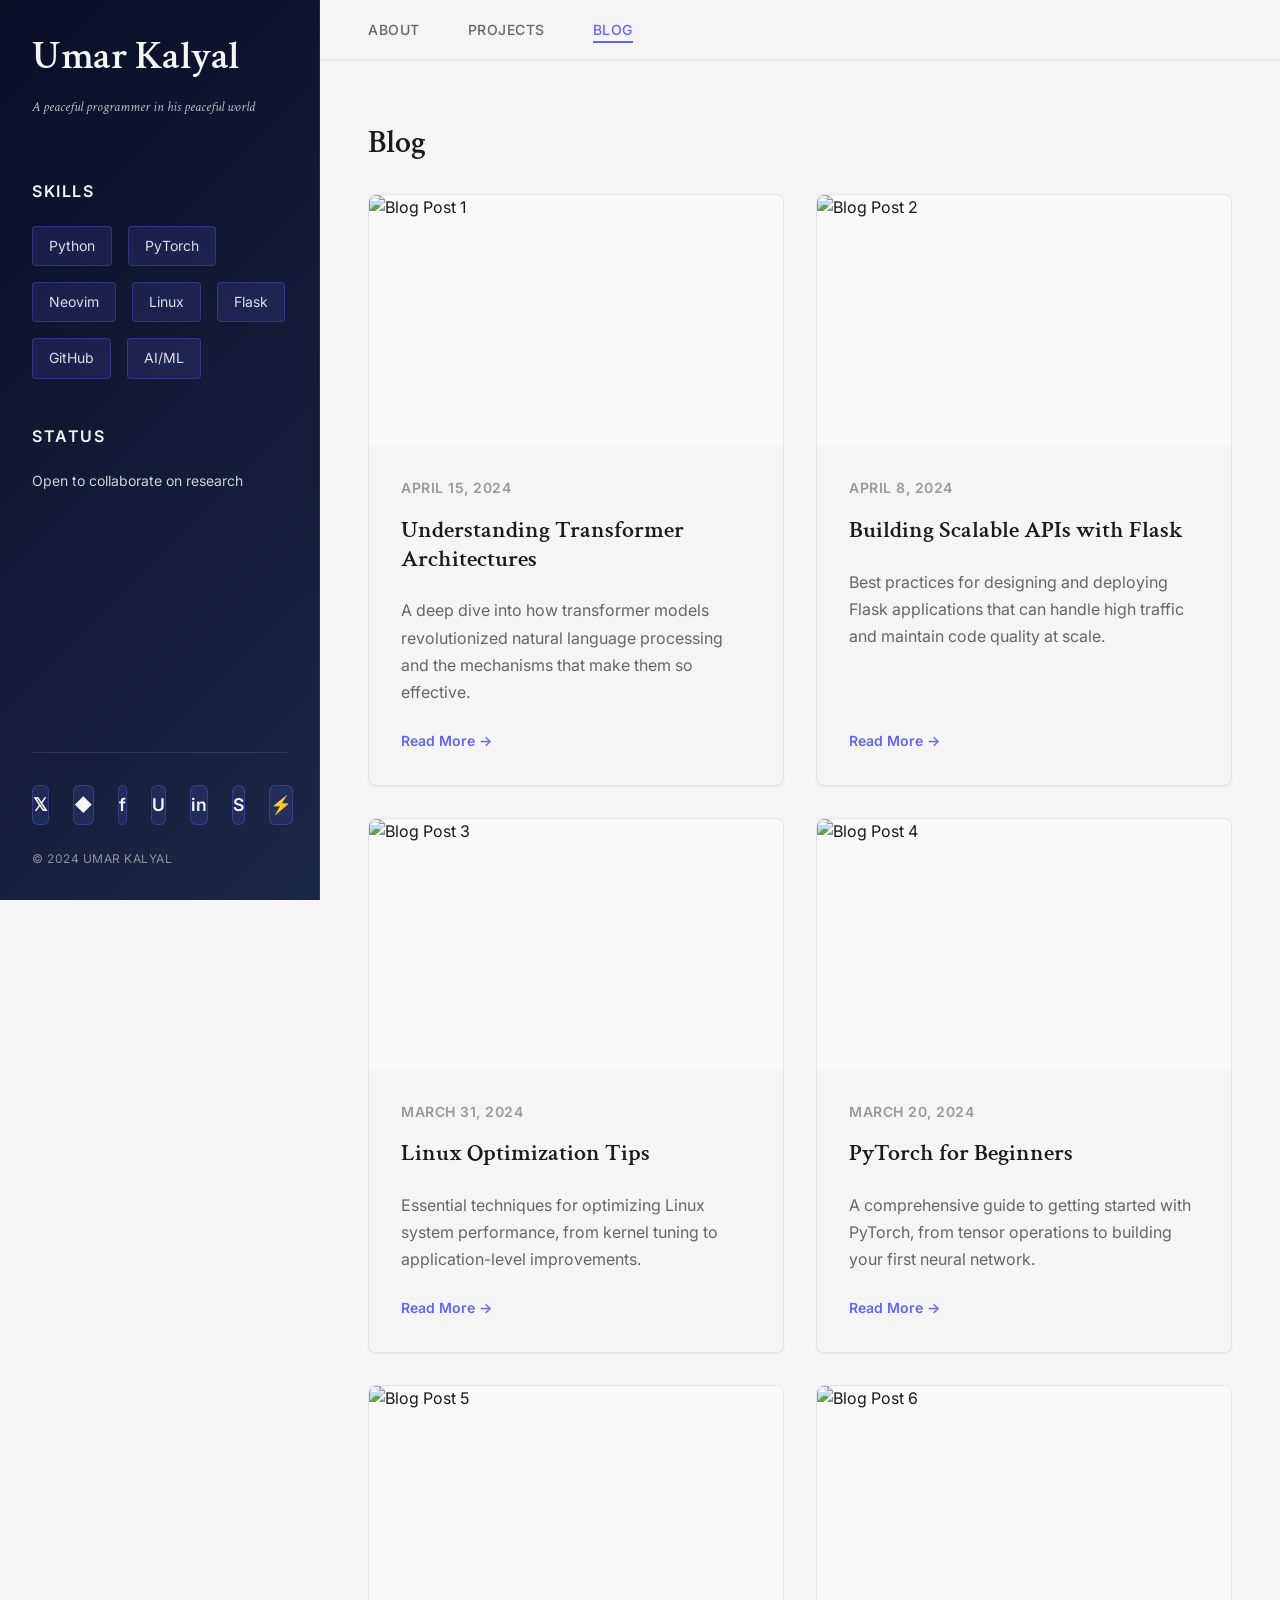
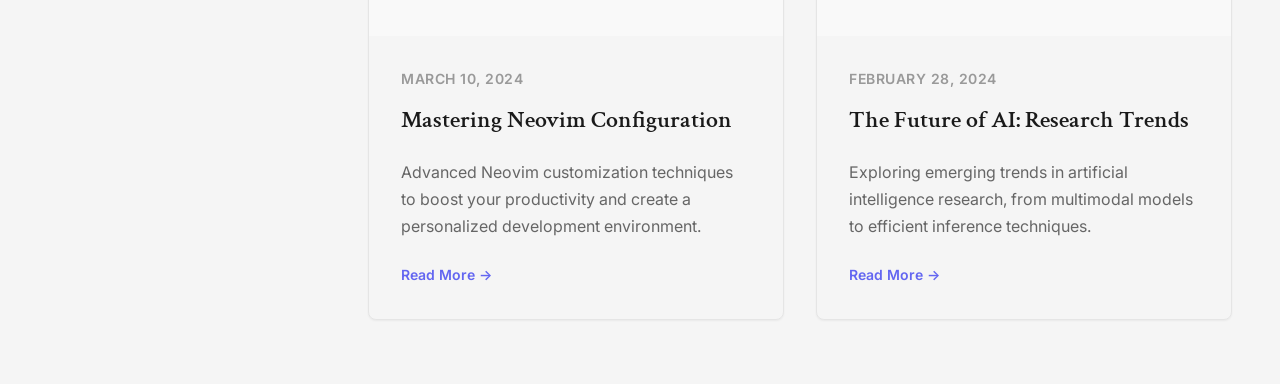
==== blog.html @ 19b52e92 "initial commit after making" ====
<!DOCTYPE html>
<html lang="en">
<head>
    <meta charset="UTF-8">
    <meta name="viewport" content="width=device-width, initial-scale=1.0">
    <meta name="description" content="Umar Kalyal - Blog">
    <title>Blog | Umar Kalyal</title>
    <link rel="stylesheet" href="style.css">
    <link href="https://fonts.googleapis.com/css2?family=Crimson+Text:ital@0;1&family=Inter:wght@300;400;500;600&display=swap" rel="stylesheet">
</head>
<body>
    <div class="container">
        <!-- ===== LEFT SIDEBAR ===== -->
        <aside class="sidebar">
            <div class="sidebar-content">
                <!-- Profile Section -->
                <header class="profile">
                    <h1 class="name">Umar Kalyal</h1>
                    <p class="tagline">A peaceful programmer in his peaceful world</p>
                </header>

                <!-- Skills Section -->
                <section class="sidebar-section skills-section">
                    <h2 class="section-title">Skills</h2>
                    <ul class="skills-list">
                        <li>Python</li>
                        <li>PyTorch</li>
                        <li>Neovim</li>
                        <li>Linux</li>
                        <li>Flask</li>
                        <li>GitHub</li>
                        <li>AI/ML</li>
                    </ul>
                </section>

                <!-- Status Section -->
                <section class="sidebar-section status-section">
                    <h2 class="section-title">Status</h2>
                    <p class="status-text">Open to collaborate on research</p>
                </section>
            </div>

            <!-- Social Footer -->
            <footer class="sidebar-footer">
                <nav class="social-links">
                    <a href="#" class="social-icon" title="X (Twitter)" aria-label="X">𝕏</a>
                    <a href="#" class="social-icon" title="Instagram" aria-label="Instagram">◆</a>
                    <a href="#" class="social-icon" title="Facebook" aria-label="Facebook">f</a>
                    <a href="#" class="social-icon" title="Upwork" aria-label="Upwork">U</a>
                    <a href="#" class="social-icon" title="LinkedIn" aria-label="LinkedIn">in</a>
                    <a href="#" class="social-icon" title="Skool" aria-label="Skool">S</a>
                    <a href="#" class="social-icon" title="Substack" aria-label="Substack">⚡</a>
                </nav>
                <p class="footer-text">&copy; 2024 Umar Kalyal</p>
            </footer>
        </aside>

        <!-- ===== MAIN CONTENT AREA ===== -->
        <main class="main-content">
            <!-- Navigation Bar -->
            <nav class="navbar">
                <ul class="nav-links">
                    <li><a href="index.html" class="nav-link">About</a></li>
                    <li><a href="projects.html" class="nav-link">Projects</a></li>
                    <li><a href="blog.html" class="nav-link active">Blog</a></li>
                </ul>
            </nav>

            <!-- Content Area -->
            <section class="content">
                <h2>Blog</h2>
                <div class="card-grid">
                    <!-- Blog Post 1 -->
                    <article class="card blog-card">
                        <div class="card-image">
                            <img src="https://via.placeholder.com/400x250?text=Blog+Post+1" alt="Blog Post 1">
                        </div>
                        <div class="card-body">
                            <p class="blog-date">April 15, 2024</p>
                            <h3 class="card-title">Understanding Transformer Architectures</h3>
                            <p class="card-description">A deep dive into how transformer models revolutionized natural language processing and the mechanisms that make them so effective.</p>
                            <a href="#" class="card-link">Read More →</a>
                        </div>
                    </article>

                    <!-- Blog Post 2 -->
                    <article class="card blog-card">
                        <div class="card-image">
                            <img src="https://via.placeholder.com/400x250?text=Blog+Post+2" alt="Blog Post 2">
                        </div>
                        <div class="card-body">
                            <p class="blog-date">April 8, 2024</p>
                            <h3 class="card-title">Building Scalable APIs with Flask</h3>
                            <p class="card-description">Best practices for designing and deploying Flask applications that can handle high traffic and maintain code quality at scale.</p>
                            <a href="#" class="card-link">Read More →</a>
                        </div>
                    </article>

                    <!-- Blog Post 3 -->
                    <article class="card blog-card">
                        <div class="card-image">
                            <img src="https://via.placeholder.com/400x250?text=Blog+Post+3" alt="Blog Post 3">
                        </div>
                        <div class="card-body">
                            <p class="blog-date">March 31, 2024</p>
                            <h3 class="card-title">Linux Optimization Tips</h3>
                            <p class="card-description">Essential techniques for optimizing Linux system performance, from kernel tuning to application-level improvements.</p>
                            <a href="#" class="card-link">Read More →</a>
                        </div>
                    </article>

                    <!-- Blog Post 4 -->
                    <article class="card blog-card">
                        <div class="card-image">
                            <img src="https://via.placeholder.com/400x250?text=Blog+Post+4" alt="Blog Post 4">
                        </div>
                        <div class="card-body">
                            <p class="blog-date">March 20, 2024</p>
                            <h3 class="card-title">PyTorch for Beginners</h3>
                            <p class="card-description">A comprehensive guide to getting started with PyTorch, from tensor operations to building your first neural network.</p>
                            <a href="#" class="card-link">Read More →</a>
                        </div>
                    </article>

                    <!-- Blog Post 5 -->
                    <article class="card blog-card">
                        <div class="card-image">
                            <img src="https://via.placeholder.com/400x250?text=Blog+Post+5" alt="Blog Post 5">
                        </div>
                        <div class="card-body">
                            <p class="blog-date">March 10, 2024</p>
                            <h3 class="card-title">Mastering Neovim Configuration</h3>
                            <p class="card-description">Advanced Neovim customization techniques to boost your productivity and create a personalized development environment.</p>
                            <a href="#" class="card-link">Read More →</a>
                        </div>
                    </article>

                    <!-- Blog Post 6 -->
                    <article class="card blog-card">
                        <div class="card-image">
                            <img src="https://via.placeholder.com/400x250?text=Blog+Post+6" alt="Blog Post 6">
                        </div>
                        <div class="card-body">
                            <p class="blog-date">February 28, 2024</p>
                            <h3 class="card-title">The Future of AI: Research Trends</h3>
                            <p class="card-description">Exploring emerging trends in artificial intelligence research, from multimodal models to efficient inference techniques.</p>
                            <a href="#" class="card-link">Read More →</a>
                        </div>
                    </article>
                </div>
            </section>
        </main>
    </div>
</body>
</html>
---- style.css ----
/* ============================================
   list-style.CSS - Umar Kalyal Portfolio
   Modern, Minimalist Design with Refined Aesthetics
   ============================================ */

/* ===== CSS VARIABLES & THEME ===== */
:root {
    /* Color Palette */
    --primary-dark: #0a0e27;
    --primary-light: #f5f5f5;
    --accent-primary: #6366f1;
    --accent-secondary: #ec4899;
    --text-primary: #1a1a1a;
    --text-secondary: #666666;
    --text-light: #999999;
    --border-color: #e5e5e5;
    --background-hover: #f9f9f9;
    
    /* Typography Scale */
    --font-family-display: 'Crimson Text', serif;
    --font-family-body: 'Inter', -apple-system, BlinkMacSystemFont, 'Segoe UI', sans-serif;
    --font-size-h1: 2.5rem;
    --font-size-h2: 2rem;
    --font-size-h3: 1.5rem;
    --font-size-body: 1rem;
    --font-size-small: 0.875rem;
    
    /* Spacing System */
    --spacing-xs: 0.5rem;
    --spacing-sm: 1rem;
    --spacing-md: 1.5rem;
    --spacing-lg: 2rem;
    --spacing-xl: 3rem;
    --spacing-2xl: 4rem;
    
    /* Layout */
    --sidebar-width: 320px;
    --navbar-height: 60px;
    --border-radius: 8px;
    
    /* Shadows & Effects */
    --shadow-sm: 0 1px 2px rgba(0, 0, 0, 0.05);
    --shadow-md: 0 4px 6px rgba(0, 0, 0, 0.1);
    --shadow-lg: 0 10px 15px rgba(0, 0, 0, 0.1);
    
    /* Transitions */
    --transition-fast: 0.15s ease;
    --transition-smooth: 0.3s ease;
}

/* Dark Mode Support */
@media (prefers-color-scheme: dark) {
    :root {
        --primary-dark: #1a1f3a;
        --primary-light: #0f1117;
        --text-primary: #f0f0f0;
        --text-secondary: #b0b0b0;
        --text-light: #808080;
        --border-color: #2d333b;
        --background-hover: #161b22;
    }
}

/* ===== RESET & BASE STYLES ===== */
* {
    margin: 0;
    padding: 0;
    box-sizing: border-box;
}

html {
    scroll-behavior: smooth;
}

body {
    font-family: var(--font-family-body);
    color: var(--text-primary);
    background-color: var(--primary-light);
    line-height: 1.6;
    font-size: var(--font-size-body);
}

/* ===== TYPOGRAPHY ===== */
h1, h2, h3, h4, h5, h6 {
    font-family: var(--font-family-display);
    font-weight: 600;
    line-height: 1.2;
    margin-bottom: var(--spacing-md);
}

h2 {
    font-size: var(--font-size-h2);
    margin-bottom: var(--spacing-lg);
}

h3 {
    font-size: var(--font-size-h3);
}

p {
    margin-bottom: var(--spacing-md);
    color: var(--text-secondary);
}

a {
    color: var(--accent-primary);
    text-decoration: none;
    transition: color var(--transition-fast);
}

a:hover {
    color: var(--accent-secondary);
}

/* ===== LAYOUT: MAIN CONTAINER ===== */
.container {
    display: flex;
    min-height: 100vh;
    background-color: var(--primary-light);
}

/* ===== SIDEBAR ===== */
.sidebar {
    position: fixed;
    left: 0;
    top: 0;
    width: var(--sidebar-width);
    height: 100vh;
    background: linear-gradient(135deg, var(--primary-dark) 0%, #1a2847 100%);
    color: var(--primary-light);
    padding: var(--spacing-lg);
    display: flex;
    flex-direction: column;
    justify-content: space-between;
    border-right: 1px solid rgba(255, 255, 255, 0.1);
    z-index: 1000;
}

.sidebar-content {
    flex: 1;
}

/* Profile Section */
.profile {
    margin-bottom: var(--spacing-2xl);
    animation: fadeInDown 0.6s ease forwards;
}

.profile .name {
    font-size: var(--font-size-h1);
    color: var(--primary-light);
    margin-bottom: var(--spacing-sm);
    letter-spacing: -0.5px;
}

.profile .tagline {
    font-size: var(--font-size-small);
    color: rgba(255, 255, 255, 0.7);
    font-style: italic;
    font-family: var(--font-family-display);
    font-weight: 400;
    margin: 0;
}

/* Sidebar Sections */
.sidebar-section {
    margin-bottom: var(--spacing-xl);
    animation: fadeInUp 0.6s ease forwards;
    animation-delay: 0.1s;
}

.sidebar-section:nth-of-type(3) {
    animation-delay: 0.2s;
}

.section-title {
    font-size: var(--font-size-body);
    color: var(--primary-light);
    text-transform: uppercase;
    letter-spacing: 1.5px;
    margin-bottom: var(--spacing-md);
    font-weight: 600;
    font-family: var(--font-family-body);
}

.skills-list {
    list-style: none;
    display: flex;
    flex-wrap: wrap;
    gap: var(--spacing-sm);
}

.skills-list li {
    background: rgba(99, 102, 241, 0.15);
    color: rgba(255, 255, 255, 0.85);
    padding: var(--spacing-xs) var(--spacing-sm);
    border-radius: 4px;
    font-size: var(--font-size-small);
    border: 1px solid rgba(99, 102, 241, 0.3);
    transition: all var(--transition-fast);
}

.skills-list li:hover {
    background: rgba(99, 102, 241, 0.25);
    border-color: rgba(99, 102, 241, 0.5);
    transform: translateY(-2px);
}

.status-text {
    color: rgba(255, 255, 255, 0.8);
    margin: 0;
    font-size: var(--font-size-small);
    line-height: 1.5;
}

/* Sidebar Footer - Social Links */
.sidebar-footer {
    border-top: 1px solid rgba(255, 255, 255, 0.1);
    padding-top: var(--spacing-lg);
    animation: fadeInUp 0.6s ease forwards;
    animation-delay: 0.3s;
}

.social-links {
    display: flex;
    gap: var(--spacing-md);
    margin-bottom: var(--spacing-md);
    justify-content: flex-start;
}

.social-icon {
    display: inline-flex;
    align-items: center;
    justify-content: center;
    width: 40px;
    height: 40px;
    background: rgba(99, 102, 241, 0.15);
    border: 1px solid rgba(99, 102, 241, 0.3);
    border-radius: 6px;
    color: var(--primary-light);
    font-weight: 600;
    transition: all var(--transition-smooth);
    font-size: 1.1rem;
}

.social-icon:hover {
    background: var(--accent-primary);
    border-color: var(--accent-primary);
    transform: translateY(-3px);
    box-shadow: 0 8px 12px rgba(99, 102, 241, 0.3);
}

.footer-text {
    color: rgba(255, 255, 255, 0.5);
    font-size: 0.75rem;
    margin: 0;
    text-transform: uppercase;
    letter-spacing: 0.5px;
}

/* ===== MAIN CONTENT AREA ===== */
.main-content {
    margin-left: var(--sidebar-width);
    flex: 1;
    display: flex;
    flex-direction: column;
}

/* Navigation Bar */
.navbar {
    position: sticky;
    top: 0;
    background: var(--primary-light);
    border-bottom: 1px solid var(--border-color);
    padding: 0 var(--spacing-xl);
    height: var(--navbar-height);
    display: flex;
    align-items: center;
    z-index: 500;
    box-shadow: var(--shadow-sm);
}

.nav-links {
    list-style: none;
    display: flex;
    gap: var(--spacing-xl);
}

.nav-link {
    position: relative;
    font-weight: 500;
    color: var(--text-secondary);
    font-size: var(--font-size-small);
    text-transform: uppercase;
    letter-spacing: 0.5px;
    transition: color var(--transition-fast);
}

.nav-link::after {
    content: '';
    position: absolute;
    bottom: -5px;
    left: 0;
    width: 0;
    height: 2px;
    background: var(--accent-primary);
    transition: width var(--transition-smooth);
}

.nav-link:hover {
    color: var(--accent-primary);
}

.nav-link:hover::after,
.nav-link.active::after {
    width: 100%;
}

.nav-link.active {
    color: var(--accent-primary);
}

/* Content Area */
.content {
    flex: 1;
    padding: var(--spacing-2xl) var(--spacing-xl);
    max-width: 1200px;
    width: 100%;
}

.content h2 {
    color: var(--text-primary);
}

/* About Section */
.about-section {
    animation: fadeIn 0.6s ease forwards;
}

.about-section p {
    font-size: 1.1rem;
    line-height: 1.8;
    margin-bottom: var(--spacing-lg);
    color: var(--text-secondary);
}

.about-section p:first-letter {
    font-weight: 600;
}

/* ===== CARD GRID ===== */
.card-grid {
    display: grid;
    grid-template-columns: repeat(auto-fill, minmax(350px, 1fr));
    gap: var(--spacing-lg);
    margin-top: var(--spacing-lg);
    animation: fadeIn 0.6s ease forwards;
    animation-delay: 0.2s;
}

.card {
    background: var(--primary-light);
    border: 1px solid var(--border-color);
    border-radius: var(--border-radius);
    overflow: hidden;
    transition: all var(--transition-smooth);
    display: flex;
    flex-direction: column;
    height: 100%;
    box-shadow: var(--shadow-sm);
}

.card:hover {
    border-color: var(--accent-primary);
    box-shadow: var(--shadow-lg);
    transform: translateY(-4px);
}

.card-image {
    width: 100%;
    height: 250px;
    overflow: hidden;
    background: var(--background-hover);
}

.card-image img {
    width: 100%;
    height: 100%;
    object-fit: cover;
    transition: transform var(--transition-smooth);
}

.card:hover .card-image img {
    transform: scale(1.05);
}

.card-body {
    padding: var(--spacing-lg);
    display: flex;
    flex-direction: column;
    flex: 1;
}

.card-title {
    font-size: var(--font-size-h3);
    color: var(--text-primary);
    margin-bottom: var(--spacing-md);
}

.card-description {
    color: var(--text-secondary);
    margin-bottom: var(--spacing-md);
    flex: 1;
    line-height: 1.7;
}

.card-link {
    color: var(--accent-primary);
    font-weight: 600;
    font-size: var(--font-size-small);
    display: inline-flex;
    align-items: center;
    gap: var(--spacing-xs);
    transition: all var(--transition-fast);
}

.card-link:hover {
    gap: var(--spacing-sm);
    color: var(--accent-secondary);
}

/* Blog-specific Styling */
.blog-date {
    color: var(--text-light);
    font-size: var(--font-size-small);
    text-transform: uppercase;
    letter-spacing: 0.5px;
    margin-bottom: var(--spacing-sm);
    font-weight: 600;
}

/* ===== ANIMATIONS ===== */
@keyframes fadeIn {
    from {
        opacity: 0;
    }
    to {
        opacity: 1;
    }
}

@keyframes fadeInDown {
    from {
        opacity: 0;
        transform: translateY(-10px);
    }
    to {
        opacity: 1;
        transform: translateY(0);
    }
}

@keyframes fadeInUp {
    from {
        opacity: 0;
        transform: translateY(10px);
    }
    to {
        opacity: 1;
        transform: translateY(0);
    }
}

/* ===== RESPONSIVE DESIGN ===== */

/* Tablet Screens (768px - 1024px) */
@media (max-width: 1024px) {
    .card-grid {
        grid-template-columns: repeat(auto-fill, minmax(300px, 1fr));
        gap: var(--spacing-md);
    }
    
    .content {
        padding: var(--spacing-xl) var(--spacing-lg);
    }
}

/* Mobile Screens (< 768px) */
@media (max-width: 768px) {
    :root {
        --sidebar-width: 100%;
        --font-size-h1: 1.8rem;
        --font-size-h2: 1.5rem;
        --font-size-h3: 1.2rem;
    }
    
    .container {
        flex-direction: column;
    }
    
    .sidebar {
        position: static;
        width: 100%;
        height: auto;
        padding: var(--spacing-lg);
        flex-direction: row;
        justify-content: space-between;
        align-items: flex-start;
    }
    
    .sidebar-content {
        flex: 1;
    }
    
    .profile {
        margin-bottom: var(--spacing-lg);
    }
    
    .profile .name {
        font-size: 1.5rem;
    }
    
    .sidebar-section {
        display: none;
    }
    
    .sidebar-section.status-section {
        display: block;
        margin-bottom: 0;
    }
    
    .sidebar-footer {
        border-top: none;
        border-left: 1px solid rgba(255, 255, 255, 0.1);
        padding-left: var(--spacing-lg);
        padding-top: 0;
    }
    
    .main-content {
        margin-left: 0;
    }
    
    .navbar {
        padding: 0 var(--spacing-lg);
        height: auto;
        flex-wrap: wrap;
    }
    
    .nav-links {
        width: 100%;
        justify-content: flex-start;
        gap: var(--spacing-lg);
        padding: var(--spacing-md) 0;
    }
    
    .content {
        padding: var(--spacing-lg);
    }
    
    .content h2 {
        font-size: var(--font-size-h2);
    }
    
    .card-grid {
        grid-template-columns: 1fr;
        gap: var(--spacing-md);
    }
    
    .skills-list {
        flex-direction: column;
    }
    
    .skills-list li {
        width: 100%;
    }
}

/* Small Mobile Screens (< 480px) */
@media (max-width: 480px) {
    :root {
        --spacing-lg: 1.5rem;
        --spacing-xl: 2rem;
        --spacing-2xl: 2.5rem;
    }
    
    .sidebar {
        flex-direction: column;
        align-items: flex-start;
    }
    
    .sidebar-footer {
        border-left: none;
        border-top: 1px solid rgba(255, 255, 255, 0.1);
        padding-left: 0;
        padding-top: var(--spacing-lg);
        width: 100%;
        margin-top: var(--spacing-lg);
    }
    
    .social-links {
        gap: var(--spacing-sm);
    }
    
    .nav-links {
        gap: var(--spacing-md);
    }
    
    .card-image {
        height: 200px;
    }
    
    .profile .name {
        font-size: 1.3rem;
    }
    
    .profile .tagline {
        font-size: 0.8rem;
    }
}

/* ===== ACCESSIBILITY & PRINT ===== */
@media (prefers-reduced-motion: reduce) {
    * {
        animation-duration: 0.01ms !important;
        animation-iteration-count: 1 !important;
        transition-duration: 0.01ms !important;
    }
}

@media print {
    .sidebar,
    .navbar {
        display: none;
    }
    
    .main-content {
        margin-left: 0;
    }
    
    .card:hover {
        box-shadow: none;
        transform: none;
    }
    
    a {
        text-decoration: underline;
    }
}

/* ===== SCROLLBAR STYLING (WebKit) ===== */
::-webkit-scrollbar {
    width: 10px;
}

::-webkit-scrollbar-track {
    background: var(--primary-light);
}

::-webkit-scrollbar-thumb {
    background: var(--accent-primary);
    border-radius: 5px;
}

::-webkit-scrollbar-thumb:hover {
    background: var(--accent-secondary);
}
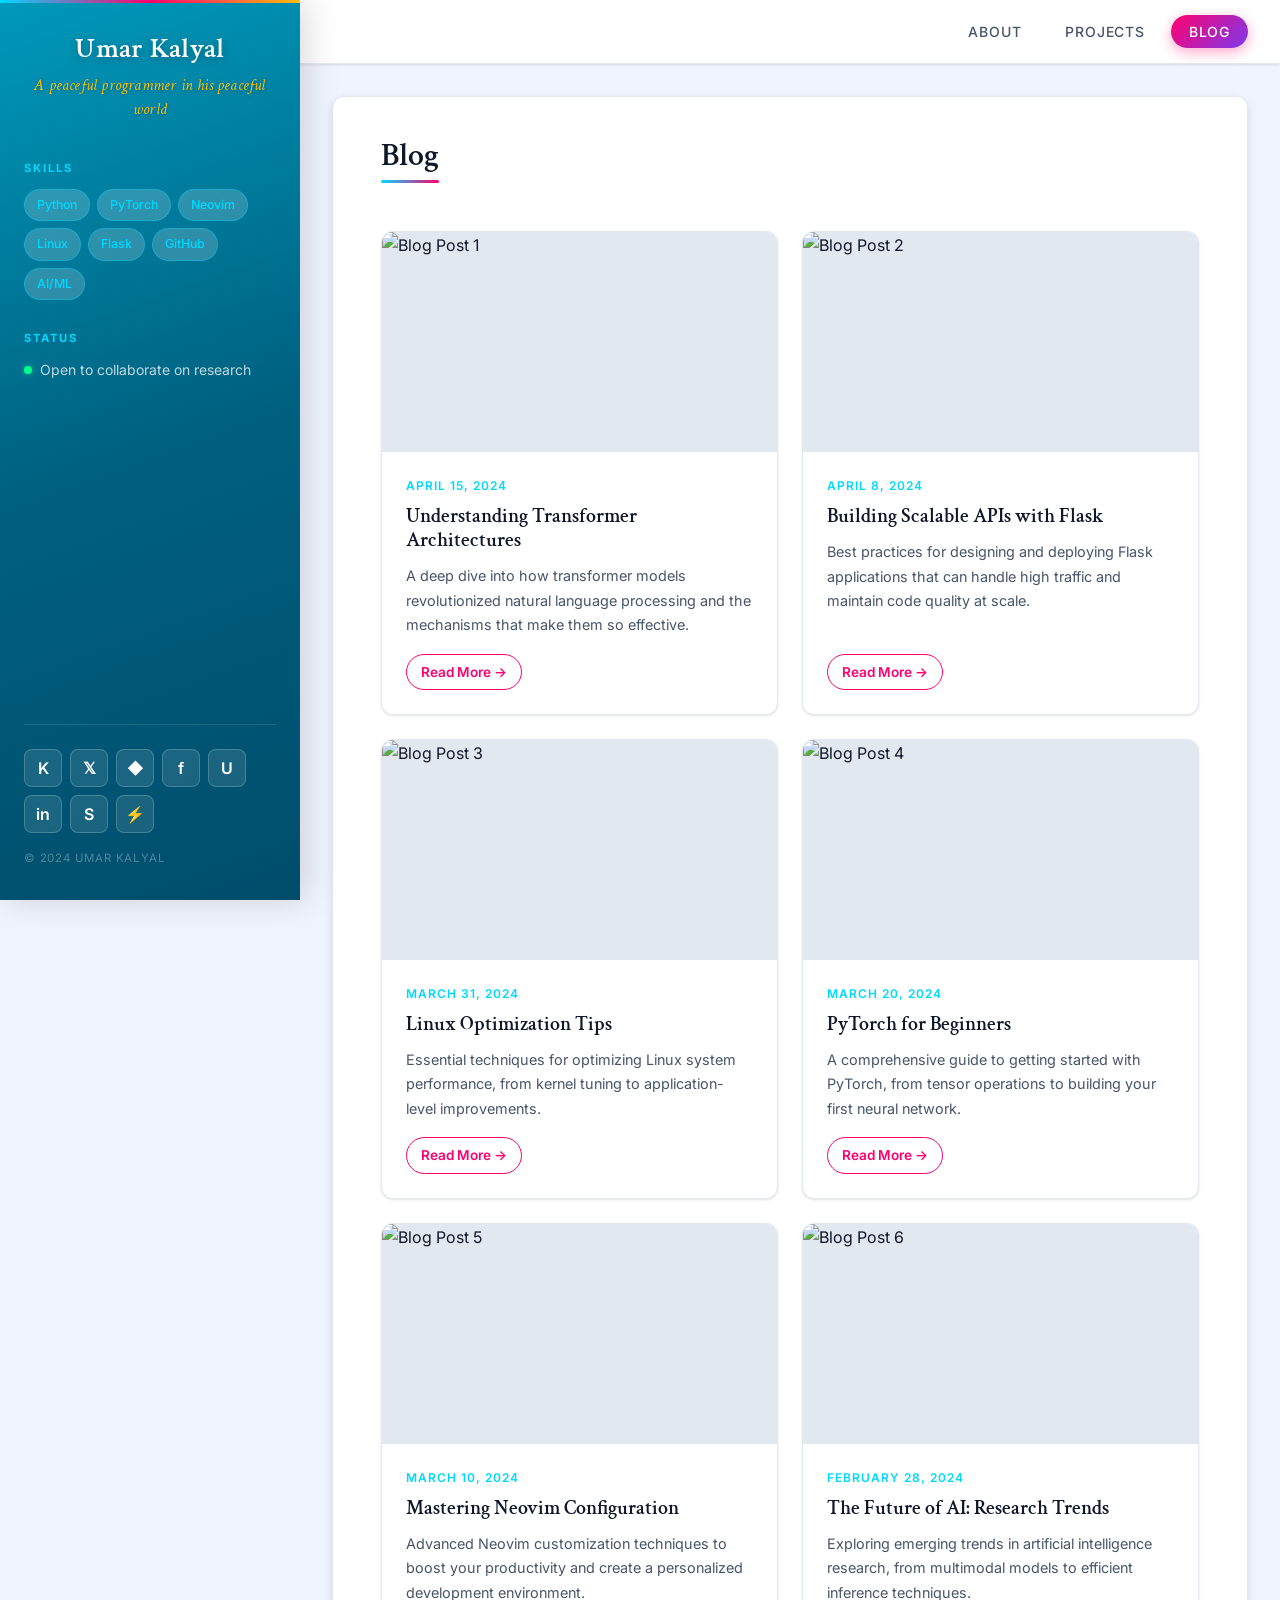
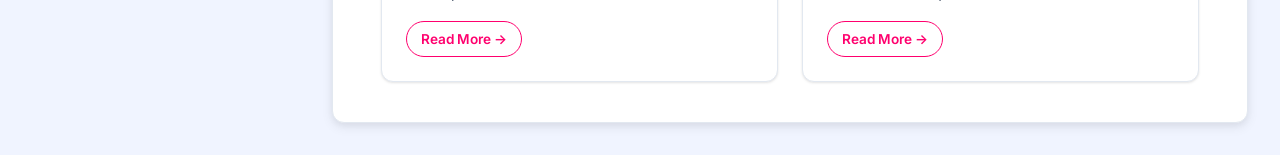
==== commit 6b23d7f2: "linksUpdated" ====
--- a/blog.html
+++ b/blog.html
@@ -3,8 +3,8 @@
 <head>
     <meta charset="UTF-8">
     <meta name="viewport" content="width=device-width, initial-scale=1.0">
-    <meta name="description" content="Umar Kalyal - Blog">
-    <title>Blog | Umar Kalyal</title>
+    <meta name="description" content="Blog">
+    <title>Blog</title>
     <link rel="stylesheet" href="style.css">
     <link href="https://fonts.googleapis.com/css2?family=Crimson+Text:ital@0;1&family=Inter:wght@300;400;500;600&display=swap" rel="stylesheet">
 </head>
@@ -43,13 +43,14 @@
             <!-- Social Footer -->
             <footer class="sidebar-footer">
                 <nav class="social-links">
-                    <a href="#" class="social-icon" title="X (Twitter)" aria-label="X">𝕏</a>
-                    <a href="#" class="social-icon" title="Instagram" aria-label="Instagram">◆</a>
-                    <a href="#" class="social-icon" title="Facebook" aria-label="Facebook">f</a>
-                    <a href="#" class="social-icon" title="Upwork" aria-label="Upwork">U</a>
-                    <a href="#" class="social-icon" title="LinkedIn" aria-label="LinkedIn">in</a>
-                    <a href="#" class="social-icon" title="Skool" aria-label="Skool">S</a>
-                    <a href="#" class="social-icon" title="Substack" aria-label="Substack">⚡</a>
+                    <a href="https://www.kaggle.com/programmerx3d" class="social-icon" title="Kaggle" aria-label="Kaggle">K</a>
+                    <a href="https://x.com/umarkalyal1" class="social-icon" title="X">𝕏</a>
+                    <a href="https://www.instagram.com/umarkalyal1/" class="social-icon" title="Instagram">◆</a>
+                    <a href="https://www.facebook.com/profile.php?id=61555589257742" class="social-icon" title="Facebook">f</a>
+                    <a href="#" class="social-icon" title="Upwork">U</a>
+                    <a href="https://www.linkedin.com/in/umarkalyal/" class="social-icon" title="LinkedIn">in</a>
+                    <a href="#" class="social-icon" title="Skool">S</a>
+                    <a href="https://substack.com/@umarkalyal" class="social-icon" title="Substack">⚡</a>
                 </nav>
                 <p class="footer-text">&copy; 2024 Umar Kalyal</p>
             </footer>
--- a/style.css
+++ b/style.css
@@ -1,666 +1,598 @@
 /* ============================================
-   list-style.CSS - Umar Kalyal Portfolio
-   Modern, Minimalist Design with Refined Aesthetics
+   STYLE.CSS - Umar Kalyal Portfolio
+   Vibrant, Modern Design with Dark/Light Mode
    ============================================ */
 
-/* ===== CSS VARIABLES & THEME ===== */
+/* ===== GOOGLE FONTS ===== */
+@import url('https://fonts.googleapis.com/css2?family=Crimson+Text:ital,wght@0,400;0,600;1,400&family=Inter:wght@300;400;500;600;700&display=swap');
+
+/* ===== CSS VARIABLES - LIGHT MODE ===== */
 :root {
-    /* Color Palette */
-    --primary-dark: #0a0e27;
-    --primary-light: #f5f5f5;
-    --accent-primary: #6366f1;
-    --accent-secondary: #ec4899;
-    --text-primary: #1a1a1a;
-    --text-secondary: #666666;
-    --text-light: #999999;
-    --border-color: #e5e5e5;
-    --background-hover: #f9f9f9;
-    
-    /* Typography Scale */
-    --font-family-display: 'Crimson Text', serif;
-    --font-family-body: 'Inter', -apple-system, BlinkMacSystemFont, 'Segoe UI', sans-serif;
-    --font-size-h1: 2.5rem;
-    --font-size-h2: 2rem;
-    --font-size-h3: 1.5rem;
-    --font-size-body: 1rem;
-    --font-size-small: 0.875rem;
-    
-    /* Spacing System */
-    --spacing-xs: 0.5rem;
-    --spacing-sm: 1rem;
-    --spacing-md: 1.5rem;
-    --spacing-lg: 2rem;
-    --spacing-xl: 3rem;
-    --spacing-2xl: 4rem;
-    
+    /* Brand Colors */
+    --cyan: #00d9ff;
+    --cyan-dark: #00a8c8;
+    --pink: #ff006e;
+    --pink-dark: #cc0058;
+    --gold: #ffbe0b;
+    --gold-dark: #e0a500;
+    --purple: #7c3aed;
+
+    /* Light Mode Surfaces */
+    --bg-page: #f0f4ff;
+    --bg-sidebar: linear-gradient(160deg, #0099bb 0%, #006080 50%, #004d6b 100%);
+    --bg-main: #ffffff;
+    --bg-card: #ffffff;
+    --bg-navbar: #ffffff;
+    --bg-skill: rgba(255,255,255,0.18);
+
+    /* Light Mode Text */
+    --text-primary: #0f172a;
+    --text-secondary: #475569;
+    --text-light: #94a3b8;
+    --text-sidebar: #ffffff;
+    --text-sidebar-muted: rgba(255,255,255,0.75);
+
+    /* Light Mode Borders */
+    --border: #e2e8f0;
+    --border-card: #e2e8f0;
+
+    /* Shadows */
+    --shadow-sm: 0 1px 3px rgba(0,0,0,0.08), 0 1px 2px rgba(0,0,0,0.04);
+    --shadow-md: 0 4px 12px rgba(0,0,0,0.08), 0 2px 6px rgba(0,0,0,0.04);
+    --shadow-lg: 0 12px 32px rgba(0,0,0,0.10), 0 4px 12px rgba(0,0,0,0.06);
+    --shadow-card-hover: 0 16px 40px rgba(255,0,110,0.18), 0 4px 12px rgba(255,0,110,0.10);
+    --shadow-sidebar: 6px 0 32px rgba(0,0,0,0.15);
+
     /* Layout */
-    --sidebar-width: 320px;
-    --navbar-height: 60px;
-    --border-radius: 8px;
-    
-    /* Shadows & Effects */
-    --shadow-sm: 0 1px 2px rgba(0, 0, 0, 0.05);
-    --shadow-md: 0 4px 6px rgba(0, 0, 0, 0.1);
-    --shadow-lg: 0 10px 15px rgba(0, 0, 0, 0.1);
-    
+    --sidebar-width: 300px;
+    --navbar-height: 64px;
+    --radius: 12px;
+    --radius-sm: 8px;
+    --radius-pill: 999px;
+
     /* Transitions */
-    --transition-fast: 0.15s ease;
-    --transition-smooth: 0.3s ease;
-}
-
-/* Dark Mode Support */
-@media (prefers-color-scheme: dark) {
-    :root {
-        --primary-dark: #1a1f3a;
-        --primary-light: #0f1117;
-        --text-primary: #f0f0f0;
-        --text-secondary: #b0b0b0;
-        --text-light: #808080;
-        --border-color: #2d333b;
-        --background-hover: #161b22;
-    }
-}
-
-/* ===== RESET & BASE STYLES ===== */
-* {
-    margin: 0;
-    padding: 0;
-    box-sizing: border-box;
-}
-
-html {
-    scroll-behavior: smooth;
-}
-
+    --t-fast: 0.15s ease;
+    --t-smooth: 0.28s cubic-bezier(0.4, 0, 0.2, 1);
+
+    /* Fonts */
+    --font-display: 'Crimson Text', Georgia, serif;
+    --font-body: 'Inter', -apple-system, BlinkMacSystemFont, sans-serif;
+}
+
+/* ===== DARK MODE ===== */
+[data-theme="dark"] {
+    --bg-page: #0a0f1e;
+    --bg-sidebar: linear-gradient(160deg, #0d1a24 0%, #071318 50%, #050d10 100%);
+    --bg-main: #111827;
+    --bg-card: #1e2638;
+    --bg-navbar: #111827;
+    --bg-skill: rgba(0,217,255,0.10);
+
+    --text-primary: #f1f5f9;
+    --text-secondary: #94a3b8;
+    --text-light: #64748b;
+    --text-sidebar: #e2f8ff;
+    --text-sidebar-muted: rgba(200,240,255,0.65);
+
+    --border: #1e2d3d;
+    --border-card: #253044;
+
+    --shadow-sm: 0 1px 3px rgba(0,0,0,0.4);
+    --shadow-md: 0 4px 12px rgba(0,0,0,0.4);
+    --shadow-lg: 0 12px 32px rgba(0,0,0,0.5);
+    --shadow-card-hover: 0 16px 40px rgba(0,217,255,0.15), 0 4px 12px rgba(0,217,255,0.08);
+    --shadow-sidebar: 6px 0 32px rgba(0,0,0,0.5);
+
+    --cyan: #00d9ff;
+    --pink: #ff4d9d;
+    --gold: #ffca2c;
+}
+
+/* ===== RESET ===== */
+*, *::before, *::after {
+    margin: 0; padding: 0; box-sizing: border-box;
+}
+html { scroll-behavior: smooth; }
 body {
-    font-family: var(--font-family-body);
+    font-family: var(--font-body);
+    background: var(--bg-page);
     color: var(--text-primary);
-    background-color: var(--primary-light);
-    line-height: 1.6;
-    font-size: var(--font-size-body);
+    line-height: 1.65;
+    font-size: 16px;
+    transition: background var(--t-smooth), color var(--t-smooth);
 }
 
 /* ===== TYPOGRAPHY ===== */
-h1, h2, h3, h4, h5, h6 {
-    font-family: var(--font-family-display);
+h1,h2,h3,h4 {
+    font-family: var(--font-display);
+    line-height: 1.2;
     font-weight: 600;
-    line-height: 1.2;
-    margin-bottom: var(--spacing-md);
-}
-
-h2 {
-    font-size: var(--font-size-h2);
-    margin-bottom: var(--spacing-lg);
-}
-
-h3 {
-    font-size: var(--font-size-h3);
-}
-
-p {
-    margin-bottom: var(--spacing-md);
-    color: var(--text-secondary);
-}
-
-a {
-    color: var(--accent-primary);
-    text-decoration: none;
-    transition: color var(--transition-fast);
-}
-
-a:hover {
-    color: var(--accent-secondary);
-}
-
-/* ===== LAYOUT: MAIN CONTAINER ===== */
+}
+h2 { font-size: 2rem; margin-bottom: 1.5rem; }
+h3 { font-size: 1.4rem; }
+p { margin-bottom: 1rem; color: var(--text-secondary); }
+a { color: var(--pink); text-decoration: none; transition: color var(--t-fast); }
+a:hover { color: var(--gold); }
+
+/* ===== LAYOUT ===== */
 .container {
     display: flex;
     min-height: 100vh;
-    background-color: var(--primary-light);
 }
 
 /* ===== SIDEBAR ===== */
 .sidebar {
     position: fixed;
-    left: 0;
-    top: 0;
+    left: 0; top: 0;
     width: var(--sidebar-width);
     height: 100vh;
-    background: linear-gradient(135deg, var(--primary-dark) 0%, #1a2847 100%);
-    color: var(--primary-light);
-    padding: var(--spacing-lg);
     display: flex;
     flex-direction: column;
-    justify-content: space-between;
-    border-right: 1px solid rgba(255, 255, 255, 0.1);
+    background: var(--bg-sidebar);
+    box-shadow: var(--shadow-sidebar);
+    padding: 2rem 1.5rem;
+    overflow-y: auto;
     z-index: 1000;
-}
-
-.sidebar-content {
-    flex: 1;
-}
-
-/* Profile Section */
+    transition: background var(--t-smooth);
+}
+
+/* Sidebar top accent line */
+.sidebar::before {
+    content: '';
+    position: absolute;
+    top: 0; left: 0; right: 0;
+    height: 3px;
+    background: linear-gradient(90deg, var(--cyan), var(--pink), var(--gold));
+}
+
+.sidebar-content { flex: 1; }
+
+/* ===== PROFILE ===== */
 .profile {
-    margin-bottom: var(--spacing-2xl);
+    text-align: center;
+    margin-bottom: 2.5rem;
     animation: fadeInDown 0.6s ease forwards;
 }
 
+.profile-picture {
+    display: block;
+    margin: 0 auto 1.25rem;
+    width: 110px; height: 110px;
+    border-radius: 50%;
+    border: 3px solid var(--gold);
+    object-fit: cover;
+    box-shadow: 0 0 0 6px rgba(255,190,11,0.18), 0 8px 24px rgba(0,0,0,0.3);
+    transition: transform var(--t-smooth), box-shadow var(--t-smooth);
+}
+.profile-picture:hover {
+    transform: scale(1.05);
+    box-shadow: 0 0 0 8px rgba(255,190,11,0.25), 0 12px 32px rgba(0,0,0,0.4);
+}
+
 .profile .name {
-    font-size: var(--font-size-h1);
-    color: var(--primary-light);
-    margin-bottom: var(--spacing-sm);
-    letter-spacing: -0.5px;
+    font-family: 'Crimson Text', serif;
+    font-size: 1.75rem;
+    color: var(--text-sidebar);
+    margin-bottom: 0.5rem;
+    letter-spacing: 0.3px;
+    text-shadow: 0 2px 8px rgba(0,0,0,0.3);
 }
 
 .profile .tagline {
-    font-size: var(--font-size-small);
-    color: rgba(255, 255, 255, 0.7);
+    font-family: var(--font-display);
     font-style: italic;
-    font-family: var(--font-family-display);
-    font-weight: 400;
+    font-size: 1rem;
+    color: var(--gold);
     margin: 0;
-}
-
-/* Sidebar Sections */
+    line-height: 1.5;
+    text-shadow: 0 1px 4px rgba(0,0,0,0.3);
+    letter-spacing: 0.2px;
+}
+
+/* ===== SIDEBAR SECTIONS ===== */
 .sidebar-section {
-    margin-bottom: var(--spacing-xl);
+    margin-bottom: 2rem;
     animation: fadeInUp 0.6s ease forwards;
-    animation-delay: 0.1s;
-}
-
-.sidebar-section:nth-of-type(3) {
-    animation-delay: 0.2s;
 }
 
 .section-title {
-    font-size: var(--font-size-body);
-    color: var(--primary-light);
+    font-family: var(--font-body);
+    font-size: 0.7rem;
+    font-weight: 700;
     text-transform: uppercase;
-    letter-spacing: 1.5px;
-    margin-bottom: var(--spacing-md);
-    font-weight: 600;
-    font-family: var(--font-family-body);
-}
-
+    letter-spacing: 2px;
+    color: var(--cyan);
+    margin-bottom: 0.85rem;
+}
+
+/* ===== SKILLS ===== */
 .skills-list {
     list-style: none;
     display: flex;
     flex-wrap: wrap;
-    gap: var(--spacing-sm);
-}
-
+    gap: 7px;
+}
 .skills-list li {
-    background: rgba(99, 102, 241, 0.15);
-    color: rgba(255, 255, 255, 0.85);
-    padding: var(--spacing-xs) var(--spacing-sm);
-    border-radius: 4px;
-    font-size: var(--font-size-small);
-    border: 1px solid rgba(99, 102, 241, 0.3);
-    transition: all var(--transition-fast);
-}
-
+    background: var(--bg-skill);
+    color: var(--cyan);
+    border: 1px solid rgba(0,217,255,0.35);
+    padding: 5px 12px;
+    border-radius: var(--radius-pill);
+    font-size: 0.775rem;
+    font-weight: 500;
+    transition: all var(--t-smooth);
+    cursor: default;
+}
 .skills-list li:hover {
-    background: rgba(99, 102, 241, 0.25);
-    border-color: rgba(99, 102, 241, 0.5);
-    transform: translateY(-2px);
-}
-
+    background: var(--cyan);
+    color: #001a22;
+    border-color: var(--cyan);
+    transform: translateY(-2px) scale(1.06);
+    box-shadow: 0 4px 12px rgba(0,217,255,0.35);
+}
+
+/* ===== STATUS ===== */
 .status-text {
-    color: rgba(255, 255, 255, 0.8);
+    color: var(--text-sidebar-muted);
+    font-size: 0.875rem;
     margin: 0;
-    font-size: var(--font-size-small);
-    line-height: 1.5;
-}
-
-/* Sidebar Footer - Social Links */
+    line-height: 1.6;
+    display: flex;
+    align-items: center;
+    gap: 8px;
+}
+.status-text::before {
+    content: '';
+    display: inline-block;
+    width: 8px; height: 8px;
+    border-radius: 50%;
+    background: #00ff88;
+    flex-shrink: 0;
+    box-shadow: 0 0 6px rgba(0,255,136,0.6);
+    animation: pulse 2s infinite;
+}
+@keyframes pulse {
+    0%, 100% { box-shadow: 0 0 4px rgba(0,255,136,0.5); }
+    50% { box-shadow: 0 0 10px rgba(0,255,136,0.9); }
+}
+
+/* ===== SIDEBAR FOOTER ===== */
 .sidebar-footer {
-    border-top: 1px solid rgba(255, 255, 255, 0.1);
-    padding-top: var(--spacing-lg);
-    animation: fadeInUp 0.6s ease forwards;
-    animation-delay: 0.3s;
+    margin-top: auto;
+    border-top: 1px solid rgba(255,255,255,0.10);
+    padding-top: 1.5rem;
 }
 
 .social-links {
     display: flex;
-    gap: var(--spacing-md);
-    margin-bottom: var(--spacing-md);
-    justify-content: flex-start;
-}
-
+    flex-wrap: wrap;
+    gap: 8px;
+    margin-bottom: 1rem;
+}
 .social-icon {
     display: inline-flex;
     align-items: center;
     justify-content: center;
-    width: 40px;
-    height: 40px;
-    background: rgba(99, 102, 241, 0.15);
-    border: 1px solid rgba(99, 102, 241, 0.3);
-    border-radius: 6px;
-    color: var(--primary-light);
+    width: 38px; height: 38px;
+    background: rgba(255,255,255,0.10);
+    border: 1px solid rgba(255,255,255,0.20);
+    border-radius: var(--radius-sm);
+    color: var(--text-sidebar);
     font-weight: 600;
-    transition: all var(--transition-smooth);
-    font-size: 1.1rem;
-}
-
+    font-size: 1rem;
+    transition: all var(--t-smooth);
+}
 .social-icon:hover {
-    background: var(--accent-primary);
-    border-color: var(--accent-primary);
-    transform: translateY(-3px);
-    box-shadow: 0 8px 12px rgba(99, 102, 241, 0.3);
-}
-
+    background: var(--pink);
+    border-color: var(--pink);
+    color: #fff;
+    transform: translateY(-3px) scale(1.12);
+    box-shadow: 0 8px 20px rgba(255,0,110,0.45);
+}
 .footer-text {
-    color: rgba(255, 255, 255, 0.5);
+    color: rgba(255,255,255,0.3);
+    font-size: 0.72rem;
+    text-transform: uppercase;
+    letter-spacing: 0.8px;
+    margin: 0;
+}
+
+/* ===== DARK MODE TOGGLE ===== */
+.theme-toggle {
+    display: flex;
+    align-items: center;
+    gap: 10px;
+    margin-bottom: 1.25rem;
+}
+.theme-toggle-btn {
+    position: relative;
+    width: 46px; height: 24px;
+    background: rgba(255,255,255,0.15);
+    border: 1px solid rgba(255,255,255,0.25);
+    border-radius: var(--radius-pill);
+    cursor: pointer;
+    transition: background var(--t-smooth);
+    flex-shrink: 0;
+}
+.theme-toggle-btn::after {
+    content: '';
+    position: absolute;
+    top: 3px; left: 3px;
+    width: 16px; height: 16px;
+    background: #fff;
+    border-radius: 50%;
+    transition: transform var(--t-smooth), background var(--t-smooth);
+    box-shadow: 0 1px 4px rgba(0,0,0,0.3);
+}
+[data-theme="dark"] .theme-toggle-btn {
+    background: rgba(0,217,255,0.3);
+    border-color: rgba(0,217,255,0.5);
+}
+[data-theme="dark"] .theme-toggle-btn::after {
+    transform: translateX(22px);
+    background: var(--cyan);
+}
+.theme-label {
     font-size: 0.75rem;
-    margin: 0;
-    text-transform: uppercase;
+    color: var(--text-sidebar-muted);
+    font-weight: 500;
     letter-spacing: 0.5px;
-}
-
-/* ===== MAIN CONTENT AREA ===== */
+    user-select: none;
+}
+
+/* ===== MAIN CONTENT ===== */
 .main-content {
     margin-left: var(--sidebar-width);
-    flex: 1;
+    width: calc(100% - var(--sidebar-width));
     display: flex;
     flex-direction: column;
-}
-
-/* Navigation Bar */
+    min-height: 100vh;
+}
+
+/* ===== NAVBAR ===== */
 .navbar {
     position: sticky;
     top: 0;
-    background: var(--primary-light);
-    border-bottom: 1px solid var(--border-color);
-    padding: 0 var(--spacing-xl);
+    background: var(--bg-navbar);
+    border-bottom: 1px solid var(--border);
+    padding: 0 2rem;
     height: var(--navbar-height);
     display: flex;
     align-items: center;
+    justify-content: flex-end;
     z-index: 500;
     box-shadow: var(--shadow-sm);
+    transition: background var(--t-smooth), border-color var(--t-smooth);
 }
 
 .nav-links {
     list-style: none;
     display: flex;
-    gap: var(--spacing-xl);
-}
-
+    gap: 0.5rem;
+    align-items: center;
+}
 .nav-link {
     position: relative;
+    padding: 8px 18px;
+    border-radius: var(--radius-pill);
     font-weight: 500;
+    font-size: 0.875rem;
     color: var(--text-secondary);
-    font-size: var(--font-size-small);
     text-transform: uppercase;
-    letter-spacing: 0.5px;
-    transition: color var(--transition-fast);
-}
-
-.nav-link::after {
+    letter-spacing: 0.8px;
+    transition: all var(--t-smooth);
+}
+.nav-link:hover {
+    color: var(--pink);
+    background: rgba(255,0,110,0.07);
+}
+.nav-link.active {
+    color: #fff;
+    background: linear-gradient(135deg, var(--pink), var(--purple));
+    box-shadow: 0 4px 14px rgba(255,0,110,0.35);
+}
+.nav-link.active:hover { color: #fff; }
+
+/* ===== CONTENT AREA ===== */
+.content {
+    background: var(--bg-main);
+    border-radius: var(--radius);
+    padding: 2.5rem 3rem;
+    margin: 2rem;
+    box-shadow: var(--shadow-md);
+    flex: 1;
+    transition: background var(--t-smooth), box-shadow var(--t-smooth);
+    border: 1px solid var(--border);
+}
+.content h2 {
+    color: var(--text-primary);
+    position: relative;
+    display: inline-block;
+    margin-bottom: 2rem;
+}
+.content h2::after {
     content: '';
     position: absolute;
-    bottom: -5px;
-    left: 0;
-    width: 0;
-    height: 2px;
-    background: var(--accent-primary);
-    transition: width var(--transition-smooth);
-}
-
-.nav-link:hover {
-    color: var(--accent-primary);
-}
-
-.nav-link:hover::after,
-.nav-link.active::after {
+    bottom: -8px; left: 0;
     width: 100%;
-}
-
-.nav-link.active {
-    color: var(--accent-primary);
-}
-
-/* Content Area */
-.content {
-    flex: 1;
-    padding: var(--spacing-2xl) var(--spacing-xl);
-    max-width: 1200px;
-    width: 100%;
-}
-
-.content h2 {
-    color: var(--text-primary);
-}
-
-/* About Section */
-.about-section {
-    animation: fadeIn 0.6s ease forwards;
-}
-
+    height: 3px;
+    background: linear-gradient(90deg, var(--cyan), var(--pink));
+    border-radius: 2px;
+}
+
+/* ===== ABOUT ===== */
+.about-section { animation: fadeIn 0.5s ease; }
 .about-section p {
-    font-size: 1.1rem;
-    line-height: 1.8;
-    margin-bottom: var(--spacing-lg);
+    font-size: 1.08rem;
+    line-height: 1.85;
     color: var(--text-secondary);
 }
-
-.about-section p:first-letter {
+.about-section p:first-of-type::first-letter {
+    font-size: 2.4rem;
+    font-family: var(--font-display);
     font-weight: 600;
+    float: left;
+    line-height: 1;
+    margin: 4px 8px 0 0;
+    color: var(--pink);
 }
 
 /* ===== CARD GRID ===== */
 .card-grid {
     display: grid;
-    grid-template-columns: repeat(auto-fill, minmax(350px, 1fr));
-    gap: var(--spacing-lg);
-    margin-top: var(--spacing-lg);
-    animation: fadeIn 0.6s ease forwards;
-    animation-delay: 0.2s;
-}
-
+    grid-template-columns: repeat(auto-fill, minmax(320px, 1fr));
+    gap: 1.5rem;
+    margin-top: 1.5rem;
+    animation: fadeIn 0.5s ease;
+}
 .card {
-    background: var(--primary-light);
-    border: 1px solid var(--border-color);
-    border-radius: var(--border-radius);
+    background: var(--bg-card);
+    border: 1px solid var(--border-card);
+    border-radius: var(--radius);
     overflow: hidden;
-    transition: all var(--transition-smooth);
     display: flex;
     flex-direction: column;
-    height: 100%;
+    transition: transform var(--t-smooth), box-shadow var(--t-smooth), border-color var(--t-smooth);
     box-shadow: var(--shadow-sm);
 }
-
 .card:hover {
-    border-color: var(--accent-primary);
-    box-shadow: var(--shadow-lg);
-    transform: translateY(-4px);
-}
+    transform: translateY(-6px);
+    box-shadow: var(--shadow-card-hover);
+    border-color: var(--pink);
+}
+[data-theme="dark"] .card:hover { border-color: var(--cyan); }
 
 .card-image {
-    width: 100%;
-    height: 250px;
+    width: 100%; height: 220px;
     overflow: hidden;
-    background: var(--background-hover);
-}
-
+    background: var(--border);
+}
 .card-image img {
-    width: 100%;
-    height: 100%;
+    width: 100%; height: 100%;
     object-fit: cover;
-    transition: transform var(--transition-smooth);
-}
-
-.card:hover .card-image img {
-    transform: scale(1.05);
-}
+    transition: transform var(--t-smooth);
+}
+.card:hover .card-image img { transform: scale(1.06); }
 
 .card-body {
-    padding: var(--spacing-lg);
+    padding: 1.5rem;
     display: flex;
     flex-direction: column;
     flex: 1;
 }
-
 .card-title {
-    font-size: var(--font-size-h3);
+    font-size: 1.25rem;
     color: var(--text-primary);
-    margin-bottom: var(--spacing-md);
-}
-
+    margin-bottom: 0.75rem;
+}
 .card-description {
     color: var(--text-secondary);
-    margin-bottom: var(--spacing-md);
+    font-size: 0.9rem;
+    line-height: 1.7;
     flex: 1;
-    line-height: 1.7;
-}
-
+    margin-bottom: 1rem;
+}
 .card-link {
-    color: var(--accent-primary);
+    color: var(--pink);
     font-weight: 600;
-    font-size: var(--font-size-small);
+    font-size: 0.85rem;
     display: inline-flex;
     align-items: center;
-    gap: var(--spacing-xs);
-    transition: all var(--transition-fast);
-}
-
+    gap: 6px;
+    transition: all var(--t-fast);
+    width: fit-content;
+    padding: 6px 14px;
+    border: 1.5px solid var(--pink);
+    border-radius: var(--radius-pill);
+}
 .card-link:hover {
-    gap: var(--spacing-sm);
-    color: var(--accent-secondary);
-}
-
-/* Blog-specific Styling */
+    background: var(--pink);
+    color: #fff;
+    gap: 10px;
+    box-shadow: 0 4px 12px rgba(255,0,110,0.3);
+}
+[data-theme="dark"] .card-link { color: var(--cyan); border-color: var(--cyan); }
+[data-theme="dark"] .card-link:hover { background: var(--cyan); color: #001a22; }
+
 .blog-date {
-    color: var(--text-light);
-    font-size: var(--font-size-small);
+    color: var(--cyan);
+    font-size: 0.75rem;
     text-transform: uppercase;
-    letter-spacing: 0.5px;
-    margin-bottom: var(--spacing-sm);
+    letter-spacing: 1px;
+    margin-bottom: 0.5rem;
     font-weight: 600;
 }
+[data-theme="dark"] .blog-date { color: var(--gold); }
 
 /* ===== ANIMATIONS ===== */
-@keyframes fadeIn {
-    from {
-        opacity: 0;
-    }
-    to {
-        opacity: 1;
-    }
-}
-
+@keyframes fadeIn { from { opacity:0; } to { opacity:1; } }
 @keyframes fadeInDown {
-    from {
-        opacity: 0;
-        transform: translateY(-10px);
-    }
-    to {
-        opacity: 1;
-        transform: translateY(0);
-    }
-}
-
+    from { opacity:0; transform:translateY(-12px); }
+    to { opacity:1; transform:translateY(0); }
+}
 @keyframes fadeInUp {
-    from {
-        opacity: 0;
-        transform: translateY(10px);
-    }
-    to {
-        opacity: 1;
-        transform: translateY(0);
-    }
-}
-
-/* ===== RESPONSIVE DESIGN ===== */
-
-/* Tablet Screens (768px - 1024px) */
+    from { opacity:0; transform:translateY(12px); }
+    to { opacity:1; transform:translateY(0); }
+}
+
+/* ===== SCROLLBAR ===== */
+::-webkit-scrollbar { width: 8px; }
+::-webkit-scrollbar-track { background: transparent; }
+::-webkit-scrollbar-thumb {
+    background: linear-gradient(180deg, var(--cyan), var(--pink));
+    border-radius: 4px;
+}
+
+/* ===== RESPONSIVE ===== */
 @media (max-width: 1024px) {
-    .card-grid {
-        grid-template-columns: repeat(auto-fill, minmax(300px, 1fr));
-        gap: var(--spacing-md);
-    }
-    
-    .content {
-        padding: var(--spacing-xl) var(--spacing-lg);
-    }
-}
-
-/* Mobile Screens (< 768px) */
+    .card-grid { grid-template-columns: repeat(auto-fill, minmax(280px, 1fr)); }
+    .content { padding: 2rem; }
+}
+
 @media (max-width: 768px) {
-    :root {
-        --sidebar-width: 100%;
-        --font-size-h1: 1.8rem;
-        --font-size-h2: 1.5rem;
-        --font-size-h3: 1.2rem;
-    }
-    
-    .container {
-        flex-direction: column;
-    }
-    
+    :root { --sidebar-width: 100%; }
+    .container { flex-direction: column; }
     .sidebar {
         position: static;
         width: 100%;
         height: auto;
-        padding: var(--spacing-lg);
         flex-direction: row;
-        justify-content: space-between;
+        flex-wrap: wrap;
         align-items: flex-start;
+        padding: 1.5rem;
+        gap: 1rem;
     }
-    
-    .sidebar-content {
-        flex: 1;
+    .sidebar-content { flex: 1 1 200px; }
+    .sidebar::before { height: 3px; }
+    .profile { text-align: left; margin-bottom: 0; display: flex; align-items: center; gap: 1rem; }
+    .profile-picture { margin: 0; width: 72px; height: 72px; }
+    .profile .name { font-size: 1.3rem; margin-bottom: 0.2rem; }
+    .profile .tagline { font-size: 0.85rem; }
+    .sidebar-section { display: none; }
+    .sidebar-section.status-section { display: block; }
+    .sidebar-footer {
+        border-top: none; border-left: 1px solid rgba(255,255,255,0.1);
+        padding-top: 0; padding-left: 1.5rem; margin-top: 0;
+        flex: 0 0 auto;
     }
-    
-    .profile {
-        margin-bottom: var(--spacing-lg);
-    }
-    
-    .profile .name {
-        font-size: 1.5rem;
-    }
-    
-    .sidebar-section {
-        display: none;
-    }
-    
-    .sidebar-section.status-section {
-        display: block;
-        margin-bottom: 0;
-    }
-    
-    .sidebar-footer {
-        border-top: none;
-        border-left: 1px solid rgba(255, 255, 255, 0.1);
-        padding-left: var(--spacing-lg);
-        padding-top: 0;
-    }
-    
-    .main-content {
-        margin-left: 0;
-    }
-    
-    .navbar {
-        padding: 0 var(--spacing-lg);
-        height: auto;
-        flex-wrap: wrap;
-    }
-    
-    .nav-links {
-        width: 100%;
-        justify-content: flex-start;
-        gap: var(--spacing-lg);
-        padding: var(--spacing-md) 0;
-    }
-    
-    .content {
-        padding: var(--spacing-lg);
-    }
-    
-    .content h2 {
-        font-size: var(--font-size-h2);
-    }
-    
-    .card-grid {
-        grid-template-columns: 1fr;
-        gap: var(--spacing-md);
-    }
-    
-    .skills-list {
-        flex-direction: column;
-    }
-    
-    .skills-list li {
-        width: 100%;
-    }
-}
-
-/* Small Mobile Screens (< 480px) */
+    .main-content { margin-left: 0; width: 100%; }
+    .navbar { justify-content: center; }
+    .content { margin: 1rem; padding: 1.5rem; }
+    .card-grid { grid-template-columns: 1fr; }
+}
+
 @media (max-width: 480px) {
-    :root {
-        --spacing-lg: 1.5rem;
-        --spacing-xl: 2rem;
-        --spacing-2xl: 2.5rem;
-    }
-    
-    .sidebar {
-        flex-direction: column;
-        align-items: flex-start;
-    }
-    
-    .sidebar-footer {
-        border-left: none;
-        border-top: 1px solid rgba(255, 255, 255, 0.1);
-        padding-left: 0;
-        padding-top: var(--spacing-lg);
-        width: 100%;
-        margin-top: var(--spacing-lg);
-    }
-    
-    .social-links {
-        gap: var(--spacing-sm);
-    }
-    
-    .nav-links {
-        gap: var(--spacing-md);
-    }
-    
-    .card-image {
-        height: 200px;
-    }
-    
-    .profile .name {
-        font-size: 1.3rem;
-    }
-    
-    .profile .tagline {
-        font-size: 0.8rem;
-    }
-}
-
-/* ===== ACCESSIBILITY & PRINT ===== */
+    .sidebar { flex-direction: column; }
+    .sidebar-footer { border-left: none; border-top: 1px solid rgba(255,255,255,0.1); padding-left: 0; padding-top: 1rem; width: 100%; }
+    .nav-links { gap: 0.25rem; }
+    .nav-link { padding: 6px 12px; font-size: 0.8rem; }
+}
+
+/* ===== ACCESSIBILITY ===== */
 @media (prefers-reduced-motion: reduce) {
-    * {
-        animation-duration: 0.01ms !important;
-        animation-iteration-count: 1 !important;
-        transition-duration: 0.01ms !important;
-    }
-}
-
+    * { animation-duration: 0.01ms !important; transition-duration: 0.01ms !important; }
+}
 @media print {
-    .sidebar,
-    .navbar {
-        display: none;
-    }
-    
-    .main-content {
-        margin-left: 0;
-    }
-    
-    .card:hover {
-        box-shadow: none;
-        transform: none;
-    }
-    
-    a {
-        text-decoration: underline;
-    }
-}
-
-/* ===== SCROLLBAR STYLING (WebKit) ===== */
-::-webkit-scrollbar {
-    width: 10px;
-}
-
-::-webkit-scrollbar-track {
-    background: var(--primary-light);
-}
-
-::-webkit-scrollbar-thumb {
-    background: var(--accent-primary);
-    border-radius: 5px;
-}
-
-::-webkit-scrollbar-thumb:hover {
-    background: var(--accent-secondary);
-}
+    .sidebar, .navbar { display: none; }
+    .main-content { margin-left: 0; }
+}
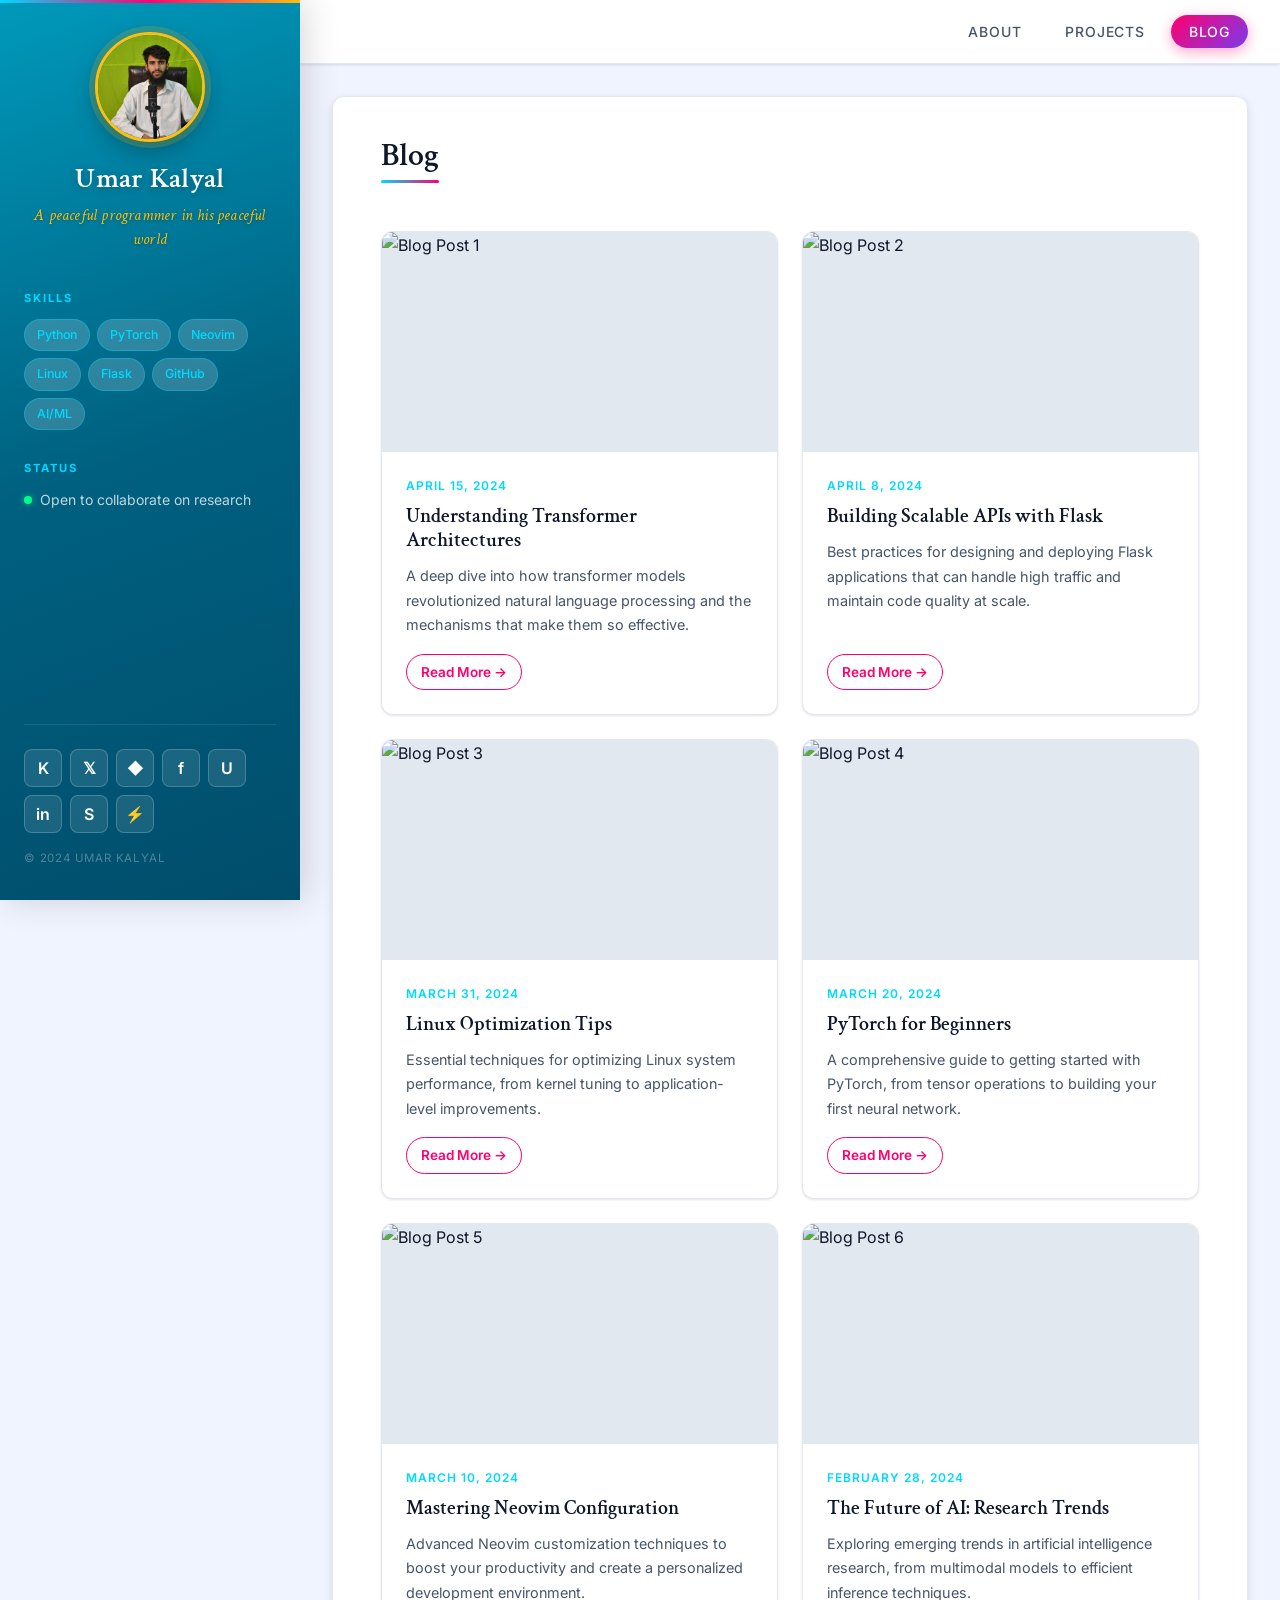
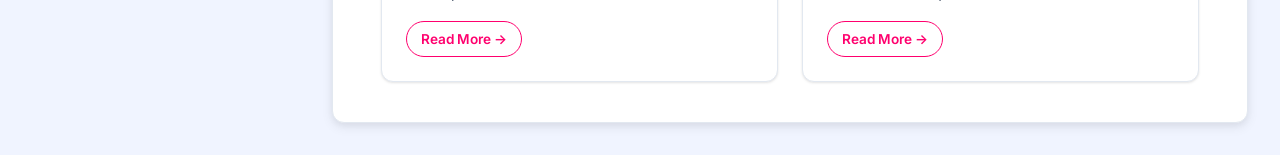
==== commit 2a82ae86: "linksUpdated" ====
--- a/blog.html
+++ b/blog.html
@@ -15,6 +15,7 @@
             <div class="sidebar-content">
                 <!-- Profile Section -->
                 <header class="profile">
+                   <img src="images/umarKalyal.jpg" class="profile-picture" alt="Umar Kalyal">
                     <h1 class="name">Umar Kalyal</h1>
                     <p class="tagline">A peaceful programmer in his peaceful world</p>
                 </header>
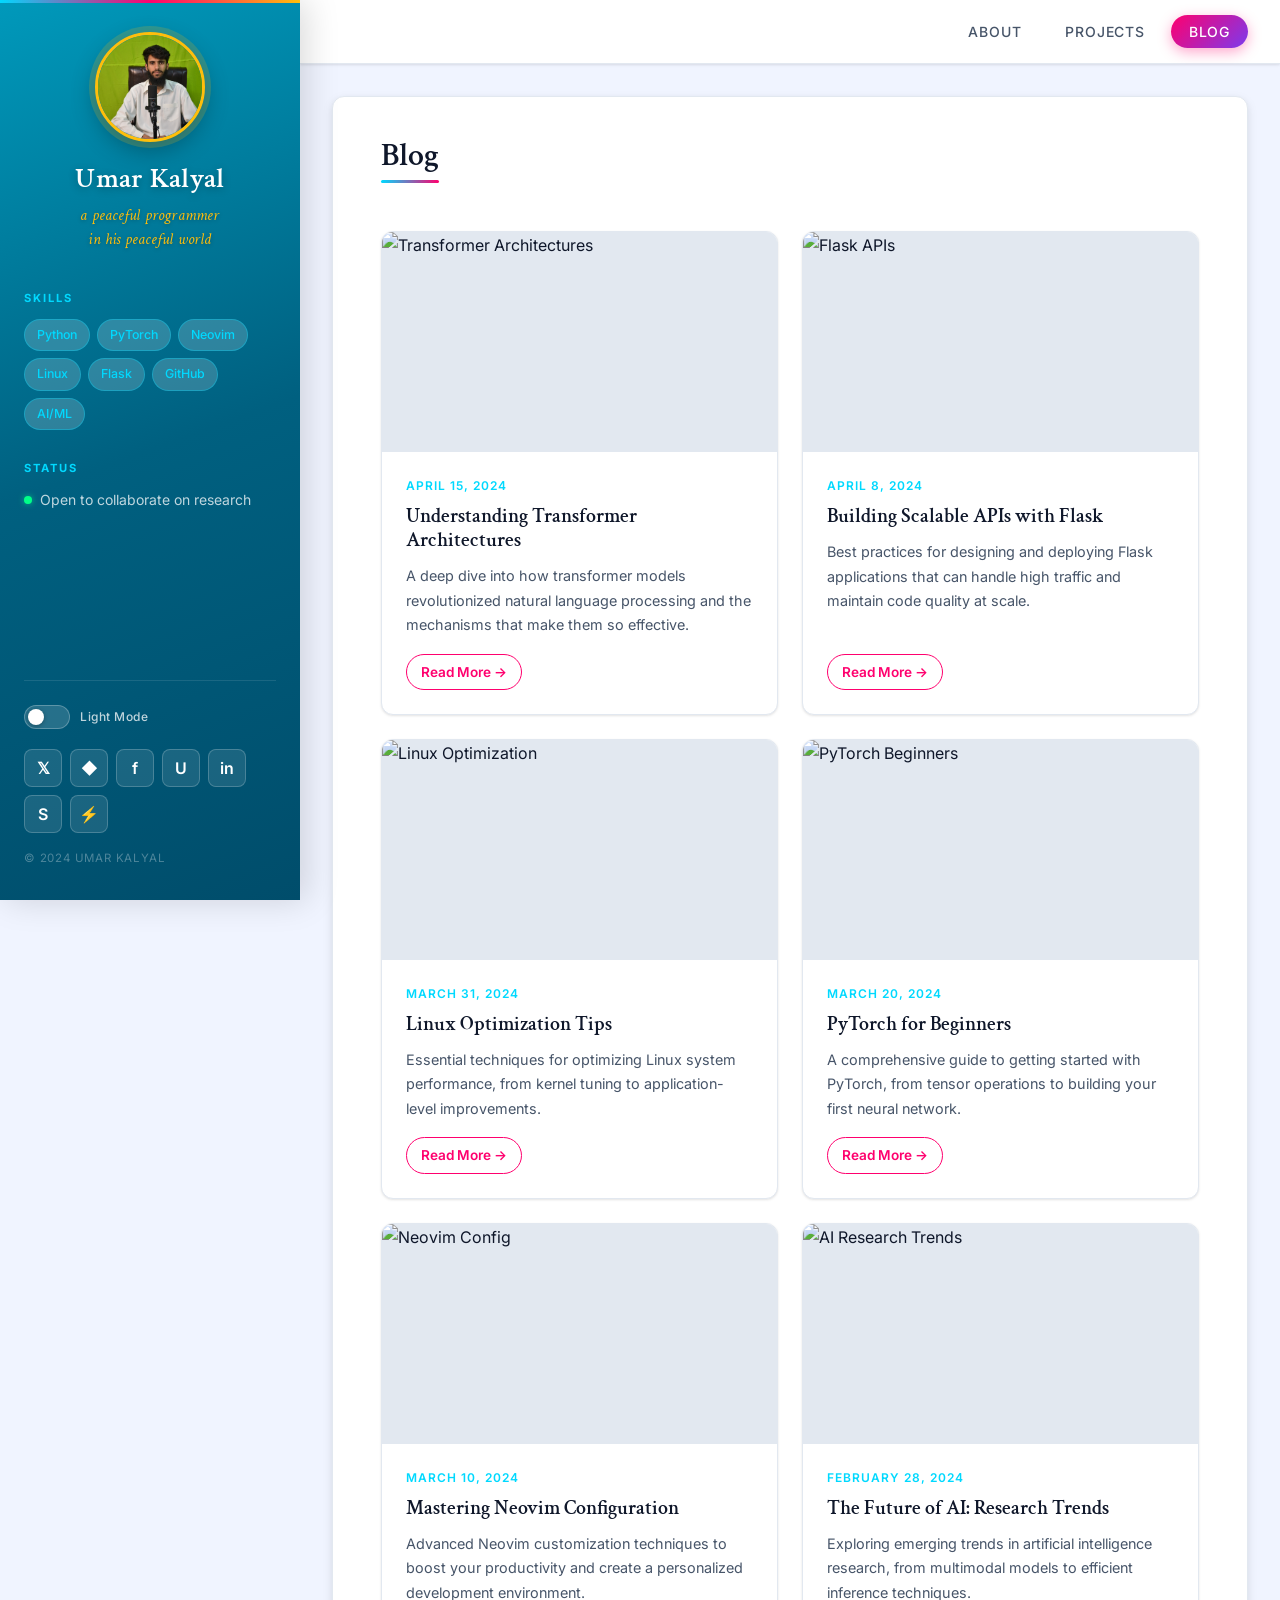
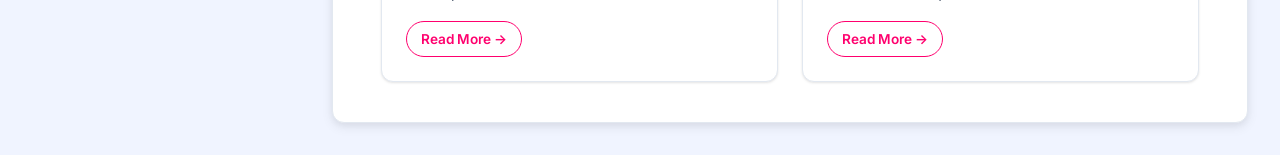
==== commit 51eebcf8: "linksUpdated" ====
--- a/blog.html
+++ b/blog.html
@@ -1,65 +1,56 @@
 <!DOCTYPE html>
-<html lang="en">
+<html lang="en" data-theme="light">
 <head>
     <meta charset="UTF-8">
     <meta name="viewport" content="width=device-width, initial-scale=1.0">
-    <meta name="description" content="Blog">
-    <title>Blog</title>
+    <meta name="description" content="Umar Kalyal - Blog">
+    <title>Blog | Umar Kalyal</title>
     <link rel="stylesheet" href="style.css">
-    <link href="https://fonts.googleapis.com/css2?family=Crimson+Text:ital@0;1&family=Inter:wght@300;400;500;600&display=swap" rel="stylesheet">
+    <link href="https://fonts.googleapis.com/css2?family=Crimson+Text:ital,wght@0,400;0,600;1,400&family=Inter:wght@300;400;500;600;700&display=swap" rel="stylesheet">
 </head>
 <body>
     <div class="container">
-        <!-- ===== LEFT SIDEBAR ===== -->
+
         <aside class="sidebar">
             <div class="sidebar-content">
-                <!-- Profile Section -->
                 <header class="profile">
-                   <img src="images/umarKalyal.jpg" class="profile-picture" alt="Umar Kalyal">
-                    <h1 class="name">Umar Kalyal</h1>
-                    <p class="tagline">A peaceful programmer in his peaceful world</p>
+                    <img src="images/umarKalyal.jpg" class="profile-picture" alt="Umar Kalyal">
+                    <div>
+                        <h1 class="name">Umar Kalyal</h1>
+                        <p class="tagline">a peaceful programmer<br>in his peaceful world</p>
+                    </div>
                 </header>
-
-                <!-- Skills Section -->
                 <section class="sidebar-section skills-section">
                     <h2 class="section-title">Skills</h2>
                     <ul class="skills-list">
-                        <li>Python</li>
-                        <li>PyTorch</li>
-                        <li>Neovim</li>
-                        <li>Linux</li>
-                        <li>Flask</li>
-                        <li>GitHub</li>
-                        <li>AI/ML</li>
+                        <li>Python</li><li>PyTorch</li><li>Neovim</li>
+                        <li>Linux</li><li>Flask</li><li>GitHub</li><li>AI/ML</li>
                     </ul>
                 </section>
-
-                <!-- Status Section -->
                 <section class="sidebar-section status-section">
                     <h2 class="section-title">Status</h2>
                     <p class="status-text">Open to collaborate on research</p>
                 </section>
             </div>
-
-            <!-- Social Footer -->
             <footer class="sidebar-footer">
+                <div class="theme-toggle">
+                    <button class="theme-toggle-btn" id="themeToggle" aria-label="Toggle dark mode"></button>
+                    <span class="theme-label" id="themeLabel">Light Mode</span>
+                </div>
                 <nav class="social-links">
-                    <a href="https://www.kaggle.com/programmerx3d" class="social-icon" title="Kaggle" aria-label="Kaggle">K</a>
-                    <a href="https://x.com/umarkalyal1" class="social-icon" title="X">𝕏</a>
-                    <a href="https://www.instagram.com/umarkalyal1/" class="social-icon" title="Instagram">◆</a>
-                    <a href="https://www.facebook.com/profile.php?id=61555589257742" class="social-icon" title="Facebook">f</a>
+                    <a href="#" class="social-icon" title="X">𝕏</a>
+                    <a href="#" class="social-icon" title="Instagram">◆</a>
+                    <a href="#" class="social-icon" title="Facebook">f</a>
                     <a href="#" class="social-icon" title="Upwork">U</a>
-                    <a href="https://www.linkedin.com/in/umarkalyal/" class="social-icon" title="LinkedIn">in</a>
+                    <a href="#" class="social-icon" title="LinkedIn">in</a>
                     <a href="#" class="social-icon" title="Skool">S</a>
-                    <a href="https://substack.com/@umarkalyal" class="social-icon" title="Substack">⚡</a>
+                    <a href="#" class="social-icon" title="Substack">⚡</a>
                 </nav>
                 <p class="footer-text">&copy; 2024 Umar Kalyal</p>
             </footer>
         </aside>
 
-        <!-- ===== MAIN CONTENT AREA ===== -->
         <main class="main-content">
-            <!-- Navigation Bar -->
             <nav class="navbar">
                 <ul class="nav-links">
                     <li><a href="index.html" class="nav-link">About</a></li>
@@ -68,14 +59,13 @@
                 </ul>
             </nav>
 
-            <!-- Content Area -->
             <section class="content">
                 <h2>Blog</h2>
                 <div class="card-grid">
-                    <!-- Blog Post 1 -->
-                    <article class="card blog-card">
+
+                    <article class="card">
                         <div class="card-image">
-                            <img src="https://via.placeholder.com/400x250?text=Blog+Post+1" alt="Blog Post 1">
+                            <img src="https://via.placeholder.com/400x220/0a1628/00d9ff?text=Transformers" alt="Transformer Architectures">
                         </div>
                         <div class="card-body">
                             <p class="blog-date">April 15, 2024</p>
@@ -85,10 +75,9 @@
                         </div>
                     </article>
 
-                    <!-- Blog Post 2 -->
-                    <article class="card blog-card">
+                    <article class="card">
                         <div class="card-image">
-                            <img src="https://via.placeholder.com/400x250?text=Blog+Post+2" alt="Blog Post 2">
+                            <img src="https://via.placeholder.com/400x220/0a1628/ff4d9d?text=Flask+APIs" alt="Flask APIs">
                         </div>
                         <div class="card-body">
                             <p class="blog-date">April 8, 2024</p>
@@ -98,10 +87,9 @@
                         </div>
                     </article>
 
-                    <!-- Blog Post 3 -->
-                    <article class="card blog-card">
+                    <article class="card">
                         <div class="card-image">
-                            <img src="https://via.placeholder.com/400x250?text=Blog+Post+3" alt="Blog Post 3">
+                            <img src="https://via.placeholder.com/400x220/0a1628/ffca2c?text=Linux+Tips" alt="Linux Optimization">
                         </div>
                         <div class="card-body">
                             <p class="blog-date">March 31, 2024</p>
@@ -111,10 +99,9 @@
                         </div>
                     </article>
 
-                    <!-- Blog Post 4 -->
-                    <article class="card blog-card">
+                    <article class="card">
                         <div class="card-image">
-                            <img src="https://via.placeholder.com/400x250?text=Blog+Post+4" alt="Blog Post 4">
+                            <img src="https://via.placeholder.com/400x220/0a1628/00d9ff?text=PyTorch" alt="PyTorch Beginners">
                         </div>
                         <div class="card-body">
                             <p class="blog-date">March 20, 2024</p>
@@ -124,10 +111,9 @@
                         </div>
                     </article>
 
-                    <!-- Blog Post 5 -->
-                    <article class="card blog-card">
+                    <article class="card">
                         <div class="card-image">
-                            <img src="https://via.placeholder.com/400x250?text=Blog+Post+5" alt="Blog Post 5">
+                            <img src="https://via.placeholder.com/400x220/0a1628/ff4d9d?text=Neovim" alt="Neovim Config">
                         </div>
                         <div class="card-body">
                             <p class="blog-date">March 10, 2024</p>
@@ -137,10 +123,9 @@
                         </div>
                     </article>
 
-                    <!-- Blog Post 6 -->
-                    <article class="card blog-card">
+                    <article class="card">
                         <div class="card-image">
-                            <img src="https://via.placeholder.com/400x250?text=Blog+Post+6" alt="Blog Post 6">
+                            <img src="https://via.placeholder.com/400x220/0a1628/ffca2c?text=AI+Trends" alt="AI Research Trends">
                         </div>
                         <div class="card-body">
                             <p class="blog-date">February 28, 2024</p>
@@ -149,9 +134,25 @@
                             <a href="#" class="card-link">Read More →</a>
                         </div>
                     </article>
+
                 </div>
             </section>
         </main>
     </div>
+
+    <script>
+        const html = document.documentElement;
+        const btn = document.getElementById('themeToggle');
+        const label = document.getElementById('themeLabel');
+        const saved = localStorage.getItem('theme') || 'light';
+        html.setAttribute('data-theme', saved);
+        label.textContent = saved === 'dark' ? 'Dark Mode' : 'Light Mode';
+        btn.addEventListener('click', () => {
+            const next = html.getAttribute('data-theme') === 'dark' ? 'light' : 'dark';
+            html.setAttribute('data-theme', next);
+            localStorage.setItem('theme', next);
+            label.textContent = next === 'dark' ? 'Dark Mode' : 'Light Mode';
+        });
+    </script>
 </body>
 </html>
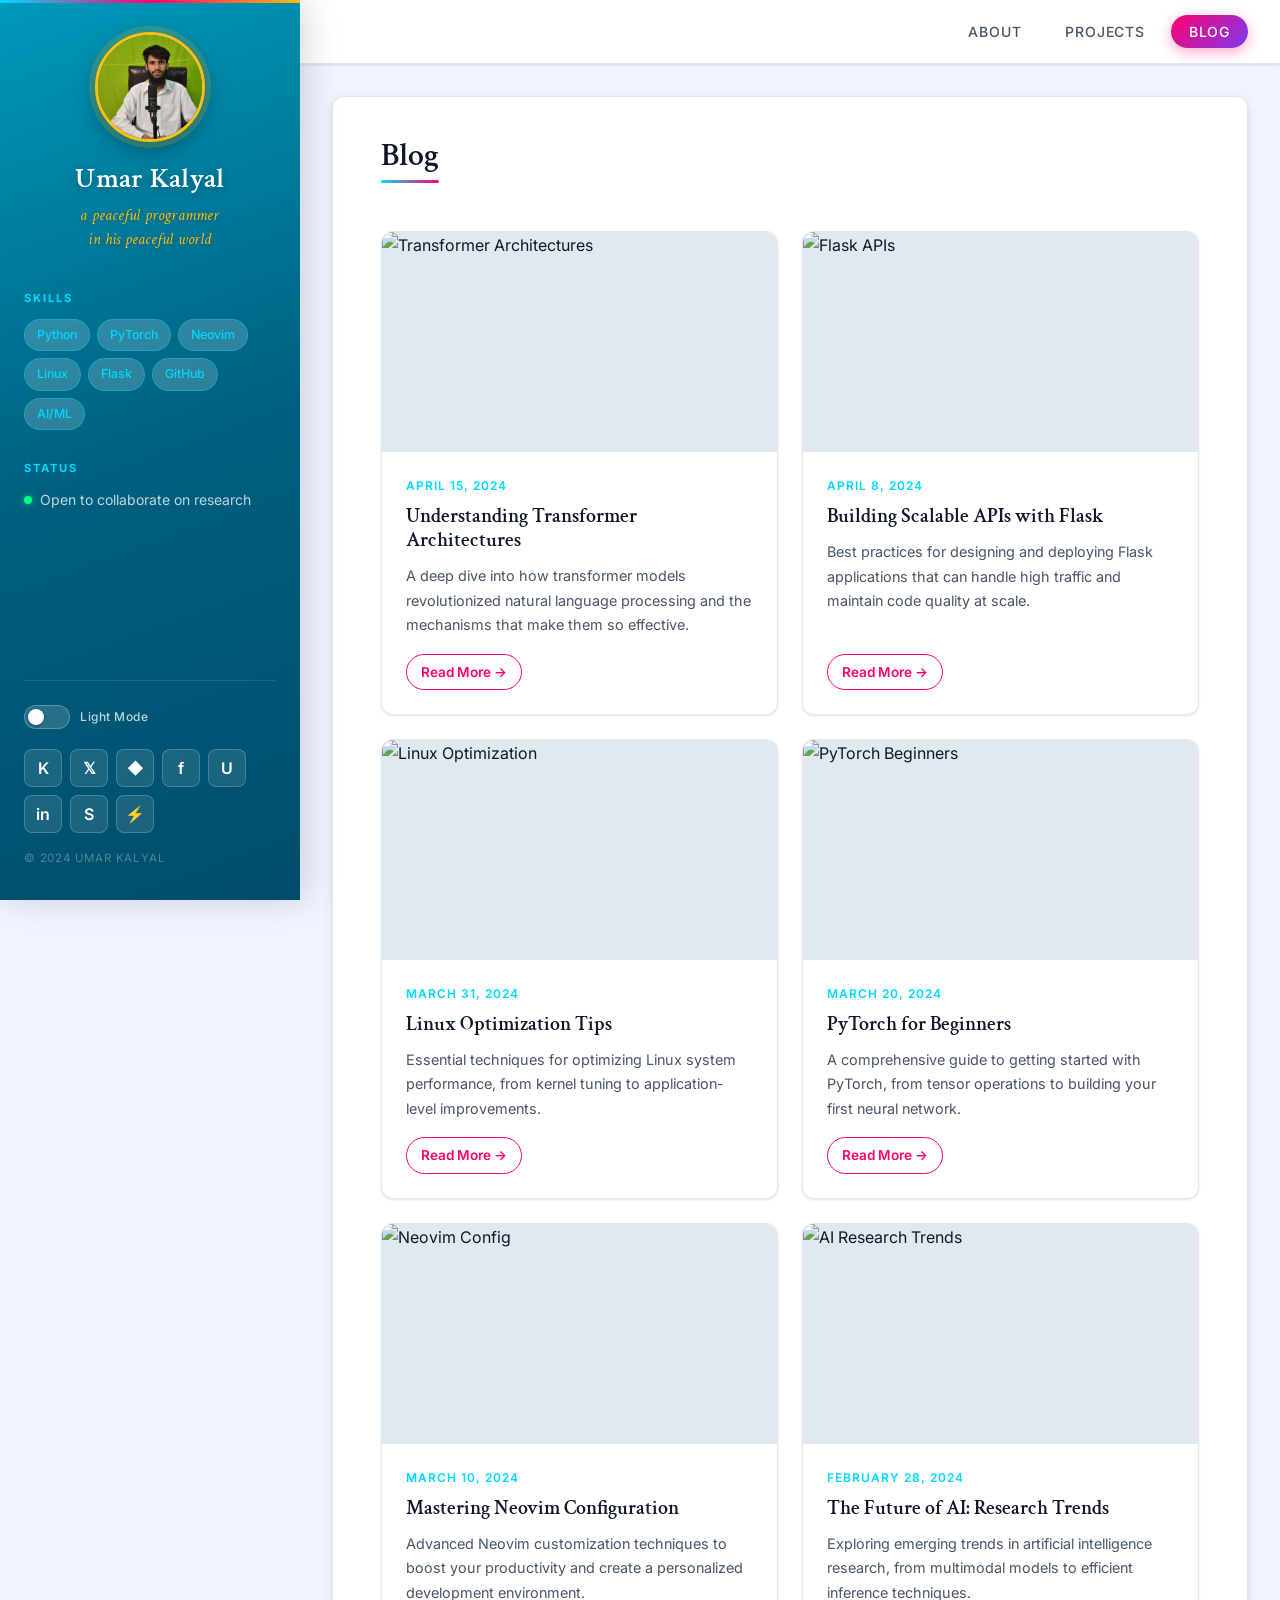
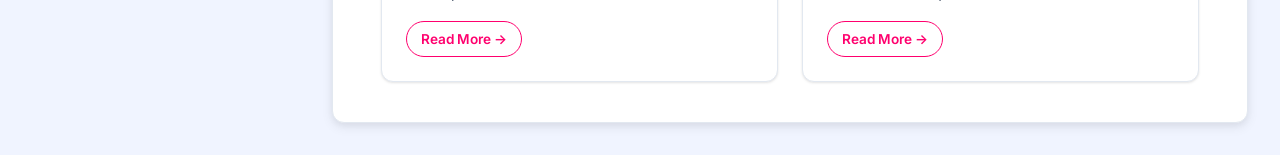
==== commit a12cbff4: "linksUpdated" ====
--- a/blog.html
+++ b/blog.html
@@ -38,13 +38,14 @@
                     <span class="theme-label" id="themeLabel">Light Mode</span>
                 </div>
                 <nav class="social-links">
-                    <a href="#" class="social-icon" title="X">𝕏</a>
-                    <a href="#" class="social-icon" title="Instagram">◆</a>
-                    <a href="#" class="social-icon" title="Facebook">f</a>
+                    <a href="https://www.kaggle.com/programmerx3d" class="social-icon" title="Kaggle" aria-label="Kaggle">K</a>
+                    <a href="https://x.com/umarkalyal1" class="social-icon" title="X">𝕏</a>
+                    <a href="https://www.instagram.com/umarkalyal1/" class="social-icon" title="Instagram">◆</a>
+                    <a href="https://www.facebook.com/profile.php?id=61555589257742" class="social-icon" title="Facebook">f</a>
                     <a href="#" class="social-icon" title="Upwork">U</a>
-                    <a href="#" class="social-icon" title="LinkedIn">in</a>
-                    <a href="#" class="social-icon" title="Skool">S</a>
-                    <a href="#" class="social-icon" title="Substack">⚡</a>
+                    <a href="https://www.linkedin.com/in/umarkalyal/" class="social-icon" title="LinkedIn">in</a>
+                    <a href="https://www.skool.com/@umar-hasnat-6504" class="social-icon" title="Skool">S</a>
+                    <a href="https://substack.com/@umarkalyal" class="social-icon" title="Substack">⚡</a>
                 </nav>
                 <p class="footer-text">&copy; 2024 Umar Kalyal</p>
             </footer>
